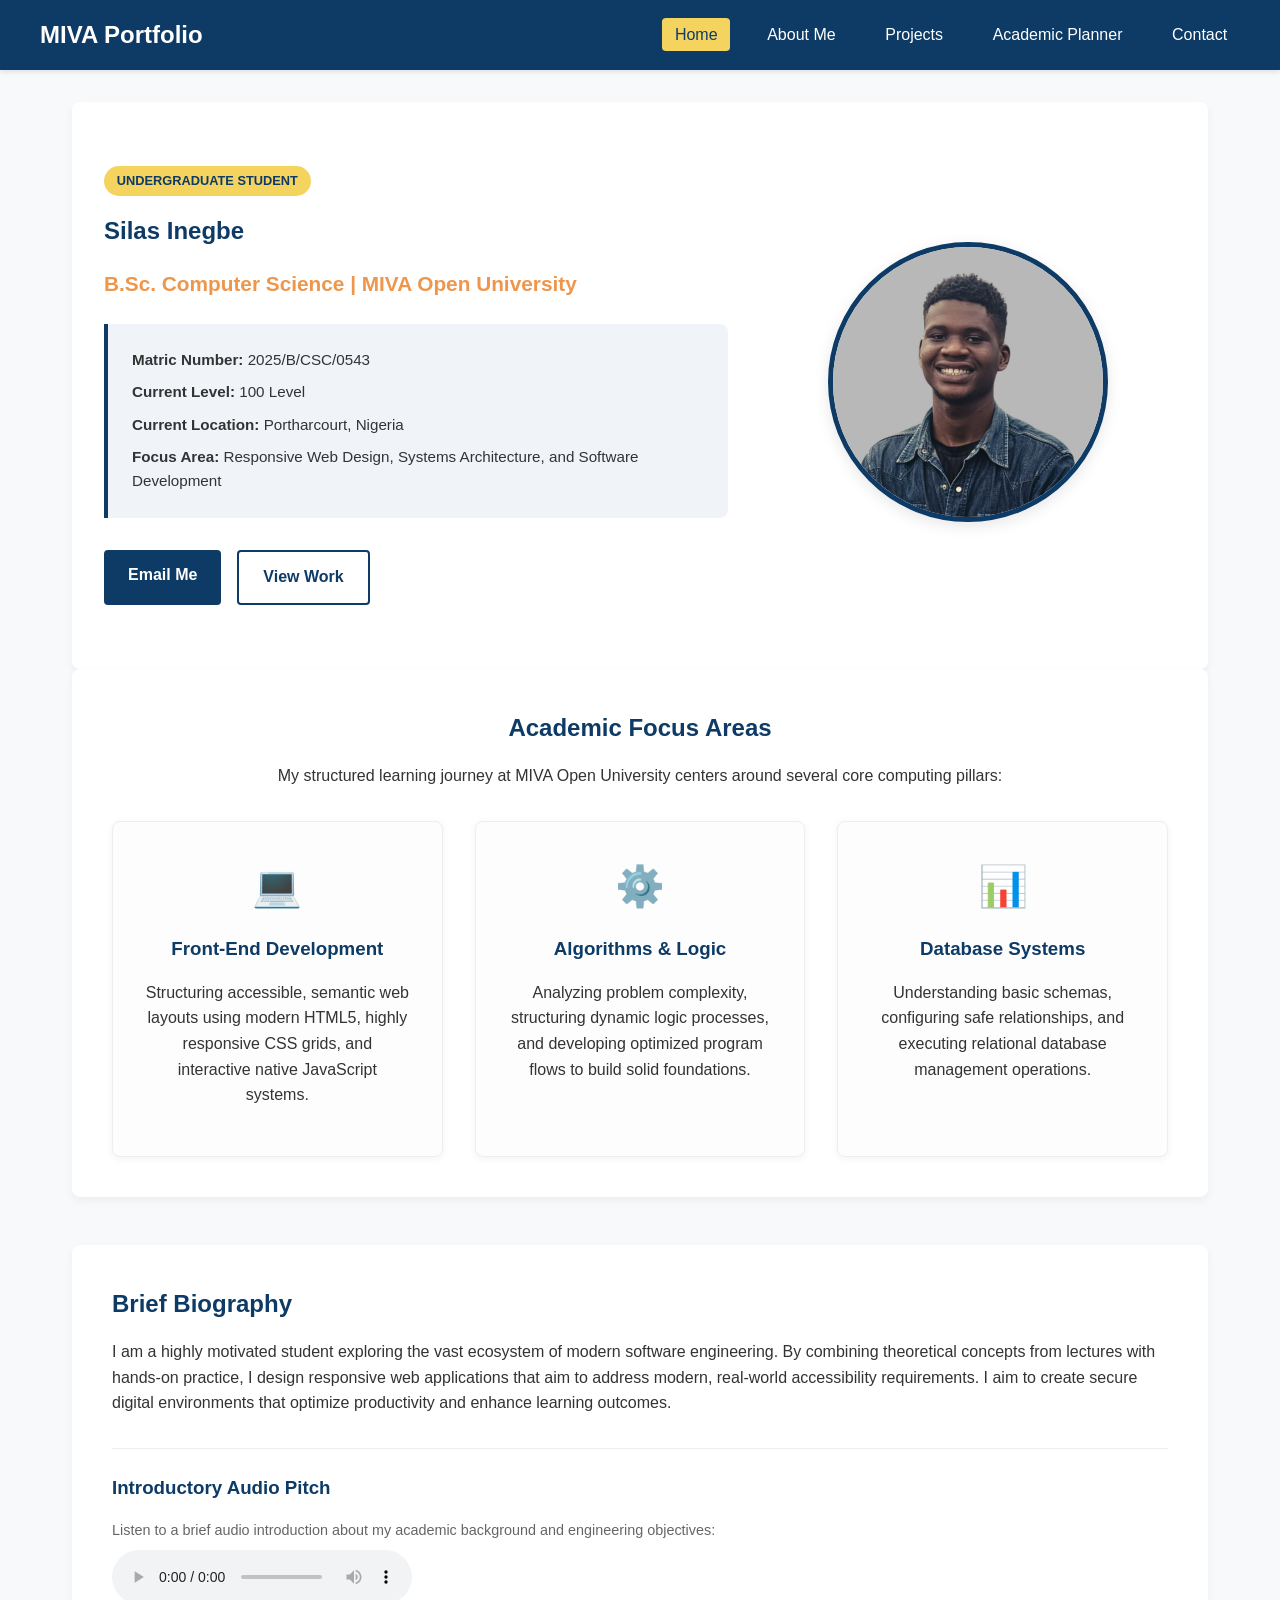
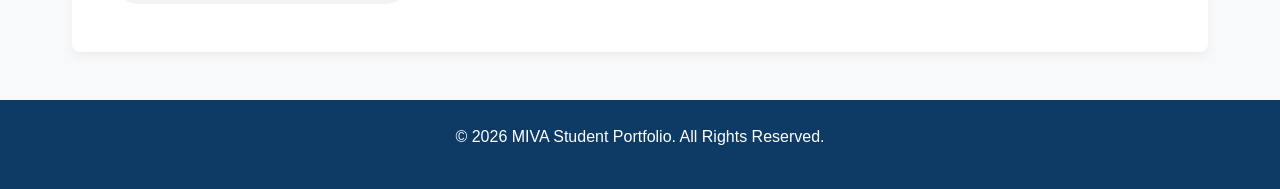
==== index.html @ d3a8c4e1 "Initial commit" ====
<!DOCTYPE html>
<html lang="en">
<head>
  <meta charset="UTF-8">
  <meta name="viewport" content="width=device-width, initial-scale=1.0">
  <title>Student Academic Portfolio - Home</title>
  <link rel="stylesheet" href="styles.css">
</head>
<body>

  <header>
    <div class="nav-container">
      <div class="logo">MIVA Portfolio</div>

      <nav>
        <ul id="nav-list">
          <li><a href="index.html" class="active">Home</a></li>
          <li><a href="about.html">About Me</a></li>
          <li><a href="projects.html">Projects</a></li>
          <li><a href="planner.html">Academic Planner</a></li>
          <li><a href="contact.html">Contact</a></li>
        </ul>
      </nav>

      <!-- Hamburger Toggle Button (Placed last to occupy the far right on mobile) -->
      <button class="hamburger" id="hamburger" aria-label="Toggle Navigation Menu">
        <span></span>
        <span></span>
        <span></span>
      </button>
    </div>
  </header>

  <main>
    <!-- Hero Section -->
    <section class="hero">
      <div class="hero-content">
        <span class="badge">Undergraduate Student</span>
        <h1>Silas Inegbe</h1>
        <p class="welcome-msg">B.Sc. Computer Science | MIVA Open University</p>

        <!-- Structured Student Information -->
        <div class="student-meta">
          <p><strong>Matric Number:</strong> 2025/B/CSC/0543</p>
          <p><strong>Current Level:</strong> 100 Level</p>
          <p><strong>Current Location:</strong> Portharcourt, Nigeria</p>
          <p><strong>Focus Area:</strong> Responsive Web Design, Systems Architecture, and Software Development</p>
        </div>

        <div class="quick-contact">
          <a href="mailto:s.inegbe8096@miva.edu.ng" class="btn-primary">Email Me</a>
          <a href="projects.html" class="btn-secondary">View Work</a>
        </div>
      </div>
      <div class="hero-image">
        <img src="/images/silas-nbg.jpg" alt="Silas Inegbe - Portrait">
      </div>
    </section>

    <!-- Highlights/Key Focus Areas Section -->
    <section class="highlights-section">
      <h2>Academic Focus Areas</h2>
      <p>My structured learning journey at MIVA Open University centers around several core computing pillars:</p>

      <div class="highlights-grid">
        <div class="highlight-card">
          <div class="icon-holder">💻</div>
          <h3>Front-End Development</h3>
          <p>Structuring accessible, semantic web layouts using modern HTML5, highly responsive CSS grids, and interactive native JavaScript systems.</p>
        </div>
        <div class="highlight-card">
          <div class="icon-holder">⚙️</div>
          <h3>Algorithms & Logic</h3>
          <p>Analyzing problem complexity, structuring dynamic logic processes, and developing optimized program flows to build solid foundations.</p>
        </div>
        <div class="highlight-card">
          <div class="icon-holder">📊</div>
          <h3>Database Systems</h3>
          <p>Understanding basic schemas, configuring safe relationships, and executing relational database management operations.</p>
        </div>
      </div>
    </section>

    <!-- Biography and Multimedia Presentation Section -->
    <section>
      <h2>Brief Biography</h2>
      <p>I am a highly motivated student exploring the vast ecosystem of modern software engineering. By combining theoretical concepts from lectures with hands-on practice, I design responsive web applications that aim to address modern, real-world accessibility requirements. I aim to create secure digital environments that optimize productivity and enhance learning outcomes.</p>

      <div class="multimedia-container">
        <h3>Introductory Audio Pitch</h3>
        <p class="multimedia-caption">Listen to a brief audio introduction about my academic background and engineering objectives:</p>
        <!-- HTML5 Multimedia Element Requirement -->
        <audio controls>
          <source src="https://www.soundhelix.com/examples/mp3/SoundHelix-Song-1.mp3" type="audio/mpeg">
          Your browser does not support the audio element.
        </audio>
      </div>
    </section>
  </main>

  <footer>
    <p>&copy; 2026 MIVA Student Portfolio. All Rights Reserved.</p>
  </footer>

  <script src="script.js"></script>
</body>
</html>
---- styles.css ----
/* Color Palette & Variables */
:root {
  --primary-color: #0d3b66;
  --secondary-color: #f4d35e;
  --accent-color: #ee964b;
  --bg-color: #f7f9fa;
  --text-color: #333333;
  --card-bg: #ffffff;
  --success-color: #2ec4b6;
  --danger-color: #e71d36;
  --font-family: 'Segoe UI', Tahoma, Geneva, Verdana, sans-serif;
}

/* Base resets */
* {
  box-sizing: border-box;
  margin: 0;
  padding: 0;
}

body {
  font-family: var(--font-family);
  background-color: var(--bg-color);
  color: var(--text-color);
  line-height: 1.6;
}

/* Header & Container */
header {
  background-color: var(--primary-color);
  color: #fff;
  padding: 1rem 2rem;
  position: sticky;
  top: 0;
  z-index: 1000;
  box-shadow: 0 2px 5px rgba(0,0,0,0.1);
}

.nav-container {
  display: flex;
  justify-content: space-between;
  align-items: center;
  max-width: 1200px;
  margin: 0 auto;
  position: relative; /* Anchors absolute-positioned children on mobile */
}

.logo {
  font-size: 1.5rem;
  font-weight: bold;
}

nav ul {
  list-style: none;
  display: flex;
  gap: 1.5rem;
}

nav ul li a {
  color: #fff;
  text-decoration: none;
  font-weight: 500;
  padding: 0.5rem 0.8rem;
  border-radius: 4px;
  transition: background-color 0.3s ease, color 0.3s ease;
}

nav ul li a:hover, nav ul li a.active {
  color: var(--primary-color);
  background-color: var(--secondary-color);
}

/* Hamburger Button Styling */
.hamburger {
  display: none; /* Hidden on desktop viewports */
  flex-direction: column;
  justify-content: space-between;
  width: 25px;
  height: 18px;
  background: transparent;
  border: none;
  cursor: pointer;
  padding: 0;
  z-index: 1100;
}

.hamburger span {
  width: 100%;
  height: 3px;
  background-color: #fff;
  border-radius: 2px;
  transition: transform 0.3s ease-in-out, opacity 0.3s ease-in-out;
}

/* Hamburger transformation active animations */
.hamburger.active span:nth-child(1) {
  transform: translateY(7.5px) rotate(45deg);
}

.hamburger.active span:nth-child(2) {
  opacity: 0;
}

.hamburger.active span:nth-child(3) {
  transform: translateY(-7.5px) rotate(-45deg);
}

/* Robust Hero Layout Styles */
.hero {
  display: flex;
  align-items: center;
  justify-content: space-between;
  gap: 2rem;
  padding: 4rem 2rem;
  max-width: 1200px;
  margin: 0 auto;
}

.hero-content {
  flex: 1.5;
}

.badge {
  display: inline-block;
  background-color: var(--secondary-color);
  color: var(--primary-color);
  font-weight: 700;
  font-size: 0.8rem;
  text-transform: uppercase;
  padding: 0.3rem 0.8rem;
  border-radius: 20px;
  margin-bottom: 1rem;
}

.welcome-msg {
  font-size: 1.3rem;
  margin-bottom: 1.5rem;
  color: var(--accent-color);
  font-weight: 600;
}

.student-meta {
  background-color: #f0f4f8;
  padding: 1.5rem;
  border-left: 4px solid var(--primary-color);
  border-radius: 0 8px 8px 0;
  margin-bottom: 2rem;
}

.student-meta p {
  margin-bottom: 0.5rem;
  font-size: 0.95rem;
}

.student-meta p:last-child {
  margin-bottom: 0;
}

/* Action Buttons */
.quick-contact {
  display: flex;
  gap: 1rem;
}

.btn-primary, .btn-secondary {
  text-decoration: none;
  padding: 0.8rem 1.5rem;
  border-radius: 4px;
  font-weight: 600;
  transition: background-color 0.3s, transform 0.2s;
}

.btn-primary {
  background-color: var(--primary-color);
  color: #fff;
}

.btn-primary:hover {
  background-color: #082540;
}

.btn-secondary {
  background-color: transparent;
  color: var(--primary-color);
  border: 2px solid var(--primary-color);
}

.btn-secondary:hover {
  background-color: var(--primary-color);
  color: #fff;
}

.hero-image {
  flex: 1;
  text-align: center;
}

.hero-image img {
  max-width: 100%;
  width: 280px;
  height: 280px;
  border-radius: 50%;
  object-fit: cover;
  border: 5px solid var(--primary-color);
  box-shadow: 0 4px 15px rgba(0,0,0,0.1);
}

/* Academic Highlights Layout */
.highlights-section {
  text-align: center;
}

.highlights-grid {
  display: grid;
  grid-template-columns: repeat(auto-fit, minmax(280px, 1fr));
  gap: 2rem;
  margin-top: 2rem;
}

.highlight-card {
  background-color: #fdfdfd;
  padding: 2rem;
  border-radius: 8px;
  box-shadow: 0 2px 8px rgba(0,0,0,0.05);
  border: 1px solid #eee;
  transition: transform 0.3s;
}

.highlight-card:hover {
  transform: translateY(-5px);
}

.icon-holder {
  font-size: 2.5rem;
  margin-bottom: 1rem;
}

/* Layout Containers */
main {
  max-width: 1200px;
  margin: 2rem auto;
  padding: 0 2rem;
  min-height: 75vh;
}

section {
  margin-bottom: 3rem;
  background-color: var(--card-bg);
  padding: 2.5rem;
  border-radius: 8px;
  box-shadow: 0 4px 10px rgba(0,0,0,0.05);
}

h1, h2, h3 {
  margin-bottom: 1rem;
  color: var(--primary-color);
}

p {
  margin-bottom: 1rem;
}

/* Multimedia Area styling */
.multimedia-container {
  margin-top: 2rem;
  border-top: 1px solid #eee;
  padding-top: 1.5rem;
}

.multimedia-caption {
  font-size: 0.9rem;
  color: #666;
  margin-bottom: 0.5rem;
}

/* Table element formatting */
table {
  width: 100%;
  border-collapse: collapse;
  margin-top: 1.5rem;
  margin-bottom: 1.5rem;
}

table th, table td {
  border: 1px solid #ddd;
  padding: 12px;
  text-align: left;
}

table th {
  background-color: var(--primary-color);
  color: white;
}

table tr:nth-child(even) {
  background-color: #f9f9f9;
}

/* Custom list layout adjustments */
.custom-list {
  list-style-position: inside;
  margin-top: 1rem;
  margin-bottom: 1rem;
}

.custom-list li {
  margin-bottom: 0.5rem;
}

/* Projects Grid (CSS Grid) */
.projects-grid {
  display: grid;
  grid-template-columns: repeat(auto-fit, minmax(300px, 1fr));
  gap: 2rem;
  margin-top: 2rem;
}

.project-card {
  background: var(--card-bg);
  border-radius: 8px;
  overflow: hidden;
  box-shadow: 0 4px 8px rgba(0,0,0,0.1);
  transition: transform 0.3s ease, box-shadow 0.3s ease;
  display: flex;
  flex-direction: column;
}

.project-card:hover {
  transform: translateY(-5px);
  box-shadow: 0 8px 16px rgba(0,0,0,0.15);
}

.project-img {
  width: 100%;
  height: 200px;
  object-fit: cover;
}

.project-details {
  padding: 1.5rem;
  display: flex;
  flex-direction: column;
  flex-grow: 1;
}

.project-details h3 {
  font-size: 1.25rem;
  margin-bottom: 0.8rem;
}

.project-link {
  margin-top: auto;
  color: var(--primary-color);
  font-weight: 600;
  text-decoration: none;
  transition: color 0.3s;
}

.project-link:hover {
  color: var(--accent-color);
}

/* Academic Planner Styling */
.planner-form {
  display: flex;
  gap: 1rem;
  margin-bottom: 2rem;
}

.planner-form input[type="text"] {
  flex: 1;
  padding: 0.8rem;
  border: 1px solid #ccc;
  border-radius: 4px;
}

.planner-form button {
  padding: 0.8rem 1.5rem;
  background-color: var(--primary-color);
  color: white;
  border: none;
  border-radius: 4px;
  cursor: pointer;
  transition: background-color 0.3s;
}

.planner-form button:hover {
  background-color: #082540;
}

.task-list {
  list-style-type: none;
  padding: 0;
}

.task-item {
  display: flex;
  justify-content: space-between;
  align-items: center;
  background-color: #f9f9f9;
  padding: 1rem;
  border-left: 5px solid var(--accent-color);
  margin-bottom: 1rem;
  border-radius: 0 4px 4px 0;
  transition: all 0.3s ease;
}

.task-item.completed {
  border-left-color: var(--success-color);
  opacity: 0.7;
}

.task-item.completed .task-text {
  text-decoration: line-through;
}

.task-actions button {
  margin-left: 0.5rem;
  padding: 0.4rem 0.8rem;
  border: none;
  border-radius: 3px;
  cursor: pointer;
}

.complete-btn {
  background-color: var(--success-color);
  color: white;
}

.delete-btn {
  background-color: var(--danger-color);
  color: white;
}

/* Contact Form Layout Design */
.contact-form {
  max-width: 600px;
  margin: 0 auto;
  display: flex;
  flex-direction: column;
  gap: 1.2rem;
}

.form-group {
  display: flex;
  flex-direction: column;
  gap: 0.5rem;
}

.form-group label {
  font-weight: 600;
}

.form-group input, .form-group textarea {
  padding: 0.8rem;
  border: 1px solid #ccc;
  border-radius: 4px;
  font-family: inherit;
  font-size: 1rem;
}

.form-group textarea {
  resize: vertical;
  height: 150px;
}

.contact-form button {
  padding: 1rem;
  background-color: var(--primary-color);
  color: white;
  border: none;
  border-radius: 4px;
  font-size: 1rem;
  cursor: pointer;
  transition: background-color 0.3s;
}

.contact-form button:hover {
  background-color: #082540;
}

.error-message {
  color: var(--danger-color);
  font-weight: bold;
  margin-top: 1rem;
  display: none;
  background-color: #fde8e8;
  padding: 0.8rem;
  border-left: 5px solid var(--danger-color);
  border-radius: 4px;
}

.success-message {
  color: var(--success-color);
  font-weight: bold;
  margin-top: 1rem;
  display: none;
  background-color: #e6f9f6;
  padding: 0.8rem;
  border-left: 5px solid var(--success-color);
  border-radius: 4px;
}

/* Global Footer styling */
footer {
  background-color: var(--primary-color);
  color: #fff;
  text-align: center;
  padding: 1.5rem;
  margin-top: 3rem;
}

/* Mobile Responsiveness Media Queries */
@media (max-width: 768px) {
  .hamburger {
    display: flex; /* Show toggle menu button on mobile screen widths */
  }

  /* Dropdown Menu Configuration */
  nav {
    position: absolute;
    top: 100%;
    left: 0;
    width: 100%;
    background-color: var(--primary-color);
    box-shadow: 0 8px 16px rgba(0, 0, 0, 0.15);
    border-top: 1px solid rgba(255, 255, 255, 0.1);
    border-radius: 0 0 8px 8px;
    overflow: hidden;
    z-index: 1000;

    /* Smooth transition (translation, opacity, visibility) */
    transform: translateY(-15px);
    opacity: 0;
    visibility: hidden;
    transition: transform 0.4s cubic-bezier(0.16, 1, 0.3, 1), opacity 0.3s ease, visibility 0.4s;
  }

  /* Hamburger Menu Toggled State */
  nav.show {
    transform: translateY(0);
    opacity: 1;
    visibility: visible;
  }

  nav ul {
    flex-direction: column;
    gap: 0;
    padding: 0;
  }

  nav ul li {
    width: 100%;
    text-align: center;
  }

  nav ul li a {
    display: block;
    width: 100%;
    padding: 1rem;
    border-radius: 0;
    border-bottom: 1px solid rgba(255, 255, 255, 0.05);
  }

  /* Structural element layouts conversion on smaller screens */
  .hero {
    flex-direction: column;
    text-align: center;
    padding: 2rem 1rem;
  }

  .quick-contact {
    justify-content: center;
  }

  .hero-image {
    order: -1; /* Display portrait above content on screens */
  }

  table {
    display: block;
    overflow-x: auto;
  }
}
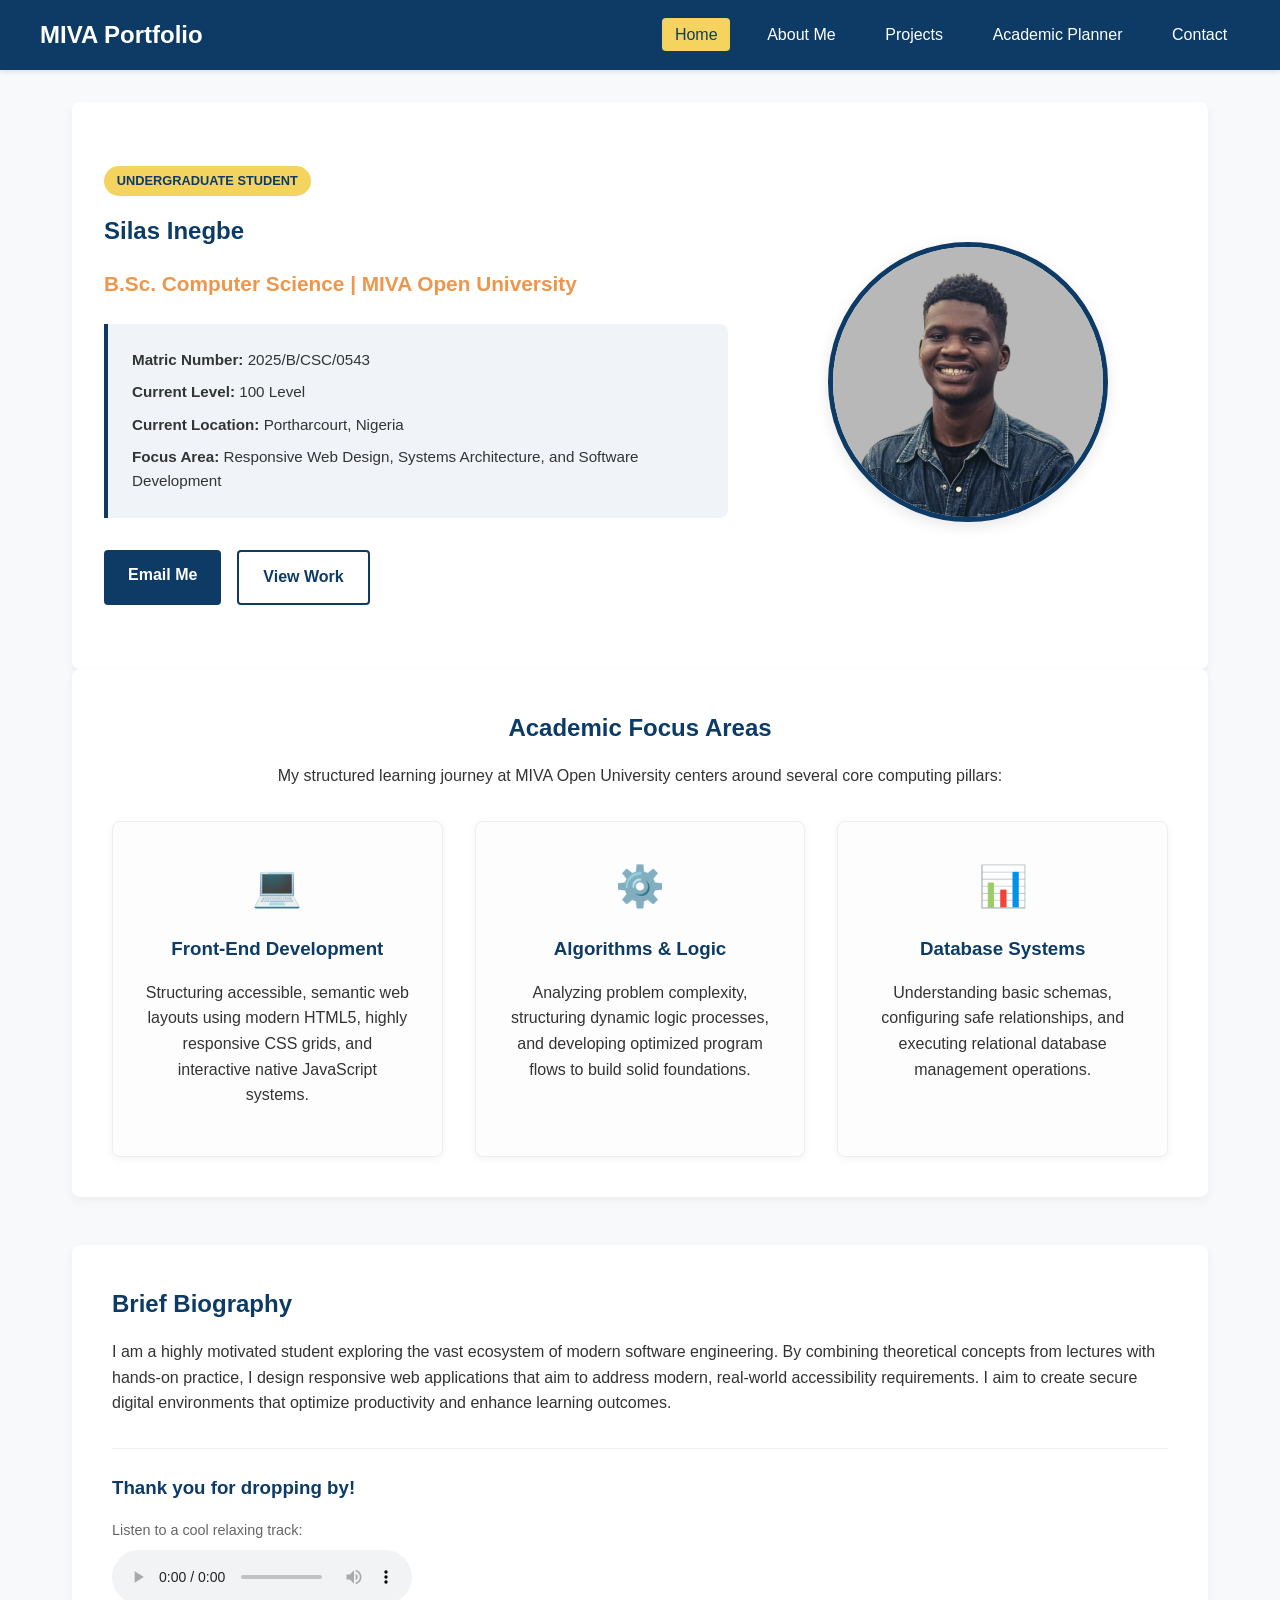
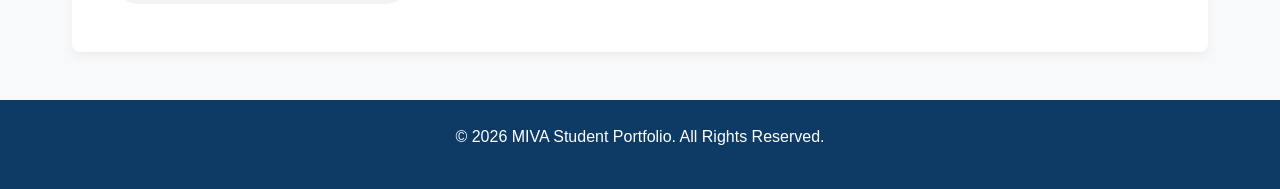
==== commit 035057c0: "Remove custom domain" ====
--- a/index.html
+++ b/index.html
@@ -22,7 +22,6 @@
         </ul>
       </nav>
 
-      <!-- Hamburger Toggle Button (Placed last to occupy the far right on mobile) -->
       <button class="hamburger" id="hamburger" aria-label="Toggle Navigation Menu">
         <span></span>
         <span></span>
@@ -32,14 +31,12 @@
   </header>
 
   <main>
-    <!-- Hero Section -->
     <section class="hero">
       <div class="hero-content">
         <span class="badge">Undergraduate Student</span>
         <h1>Silas Inegbe</h1>
         <p class="welcome-msg">B.Sc. Computer Science | MIVA Open University</p>
 
-        <!-- Structured Student Information -->
         <div class="student-meta">
           <p><strong>Matric Number:</strong> 2025/B/CSC/0543</p>
           <p><strong>Current Level:</strong> 100 Level</p>
@@ -57,7 +54,6 @@
       </div>
     </section>
 
-    <!-- Highlights/Key Focus Areas Section -->
     <section class="highlights-section">
       <h2>Academic Focus Areas</h2>
       <p>My structured learning journey at MIVA Open University centers around several core computing pillars:</p>
@@ -81,17 +77,15 @@
       </div>
     </section>
 
-    <!-- Biography and Multimedia Presentation Section -->
     <section>
       <h2>Brief Biography</h2>
       <p>I am a highly motivated student exploring the vast ecosystem of modern software engineering. By combining theoretical concepts from lectures with hands-on practice, I design responsive web applications that aim to address modern, real-world accessibility requirements. I aim to create secure digital environments that optimize productivity and enhance learning outcomes.</p>
 
       <div class="multimedia-container">
-        <h3>Introductory Audio Pitch</h3>
-        <p class="multimedia-caption">Listen to a brief audio introduction about my academic background and engineering objectives:</p>
-        <!-- HTML5 Multimedia Element Requirement -->
+        <h3>Thank you for dropping by!</h3>
+        <p class="multimedia-caption">Listen to a cool relaxing track:</p>
         <audio controls>
-          <source src="https://www.soundhelix.com/examples/mp3/SoundHelix-Song-1.mp3" type="audio/mpeg">
+          <source src="https://www.soundhelix.com/examples/mp3/SoundHelix-Song-17.mp3" type="audio/mpeg">
           Your browser does not support the audio element.
         </audio>
       </div>
